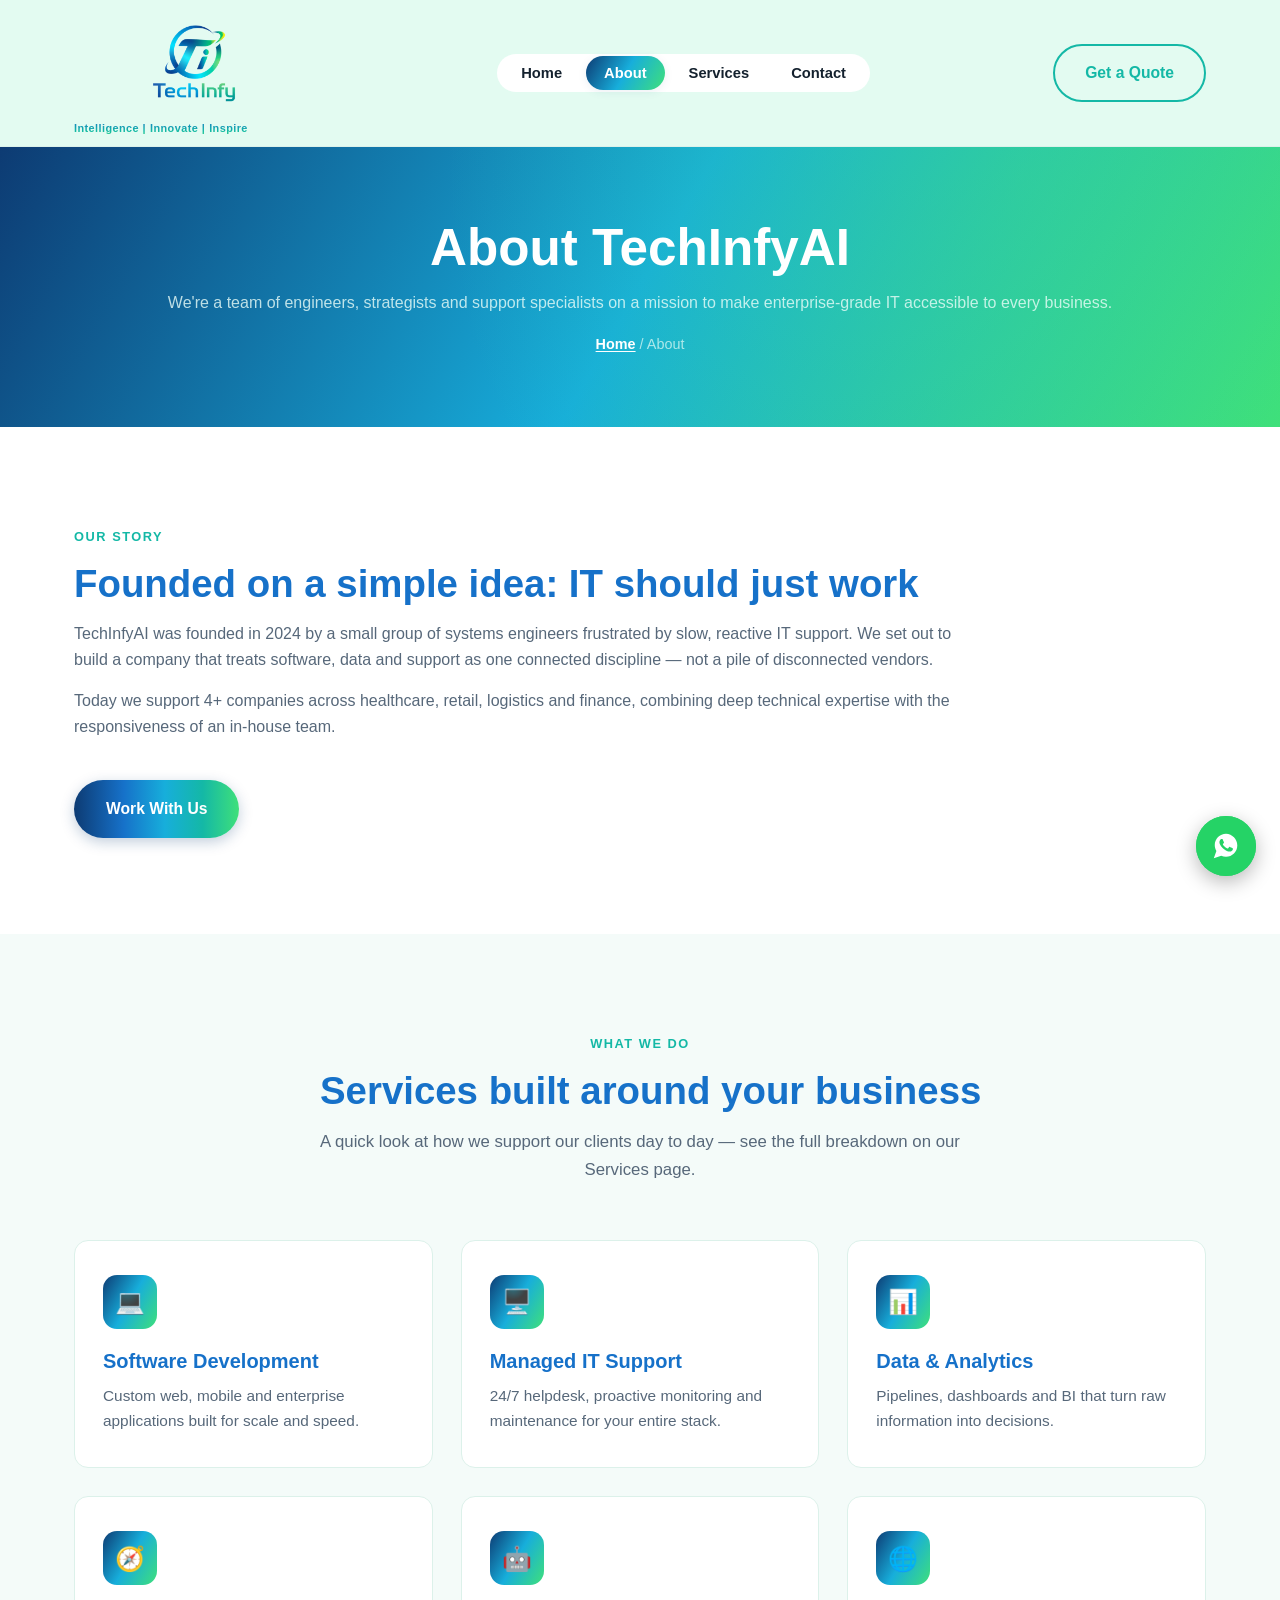
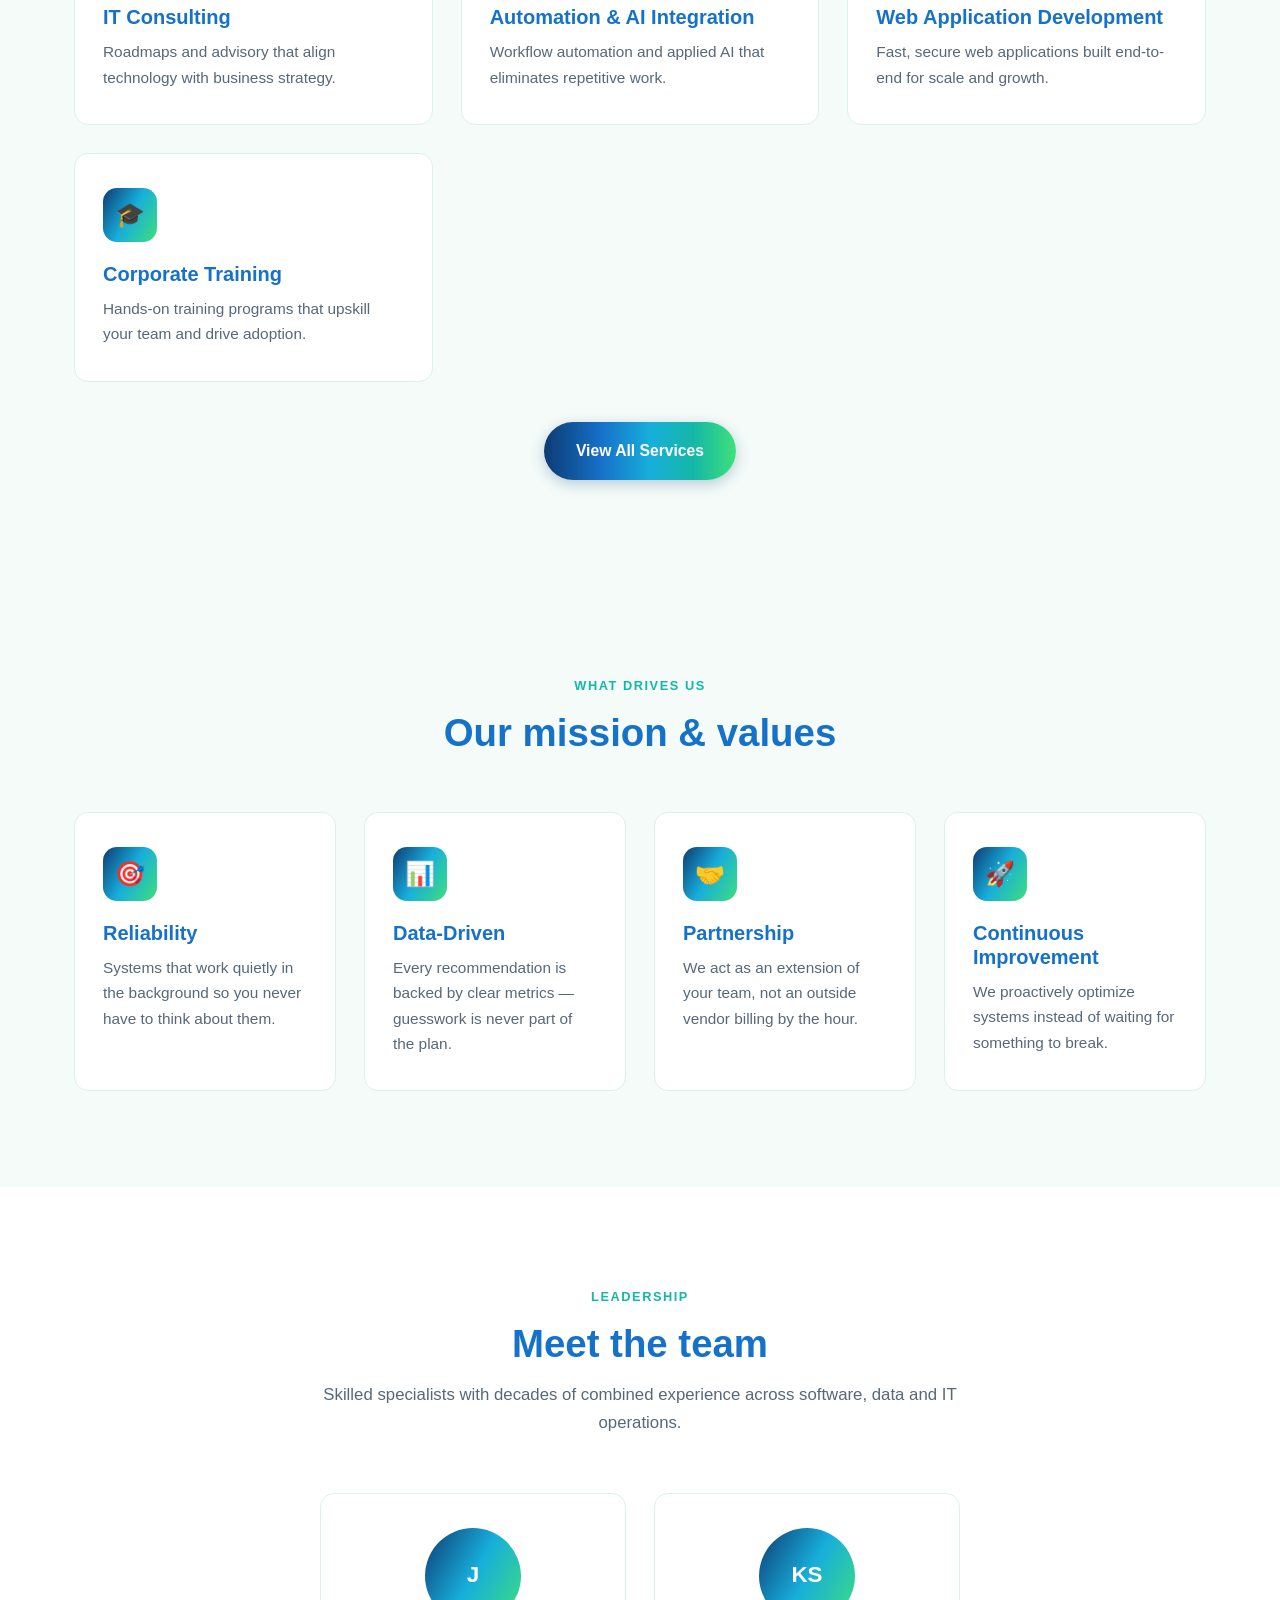
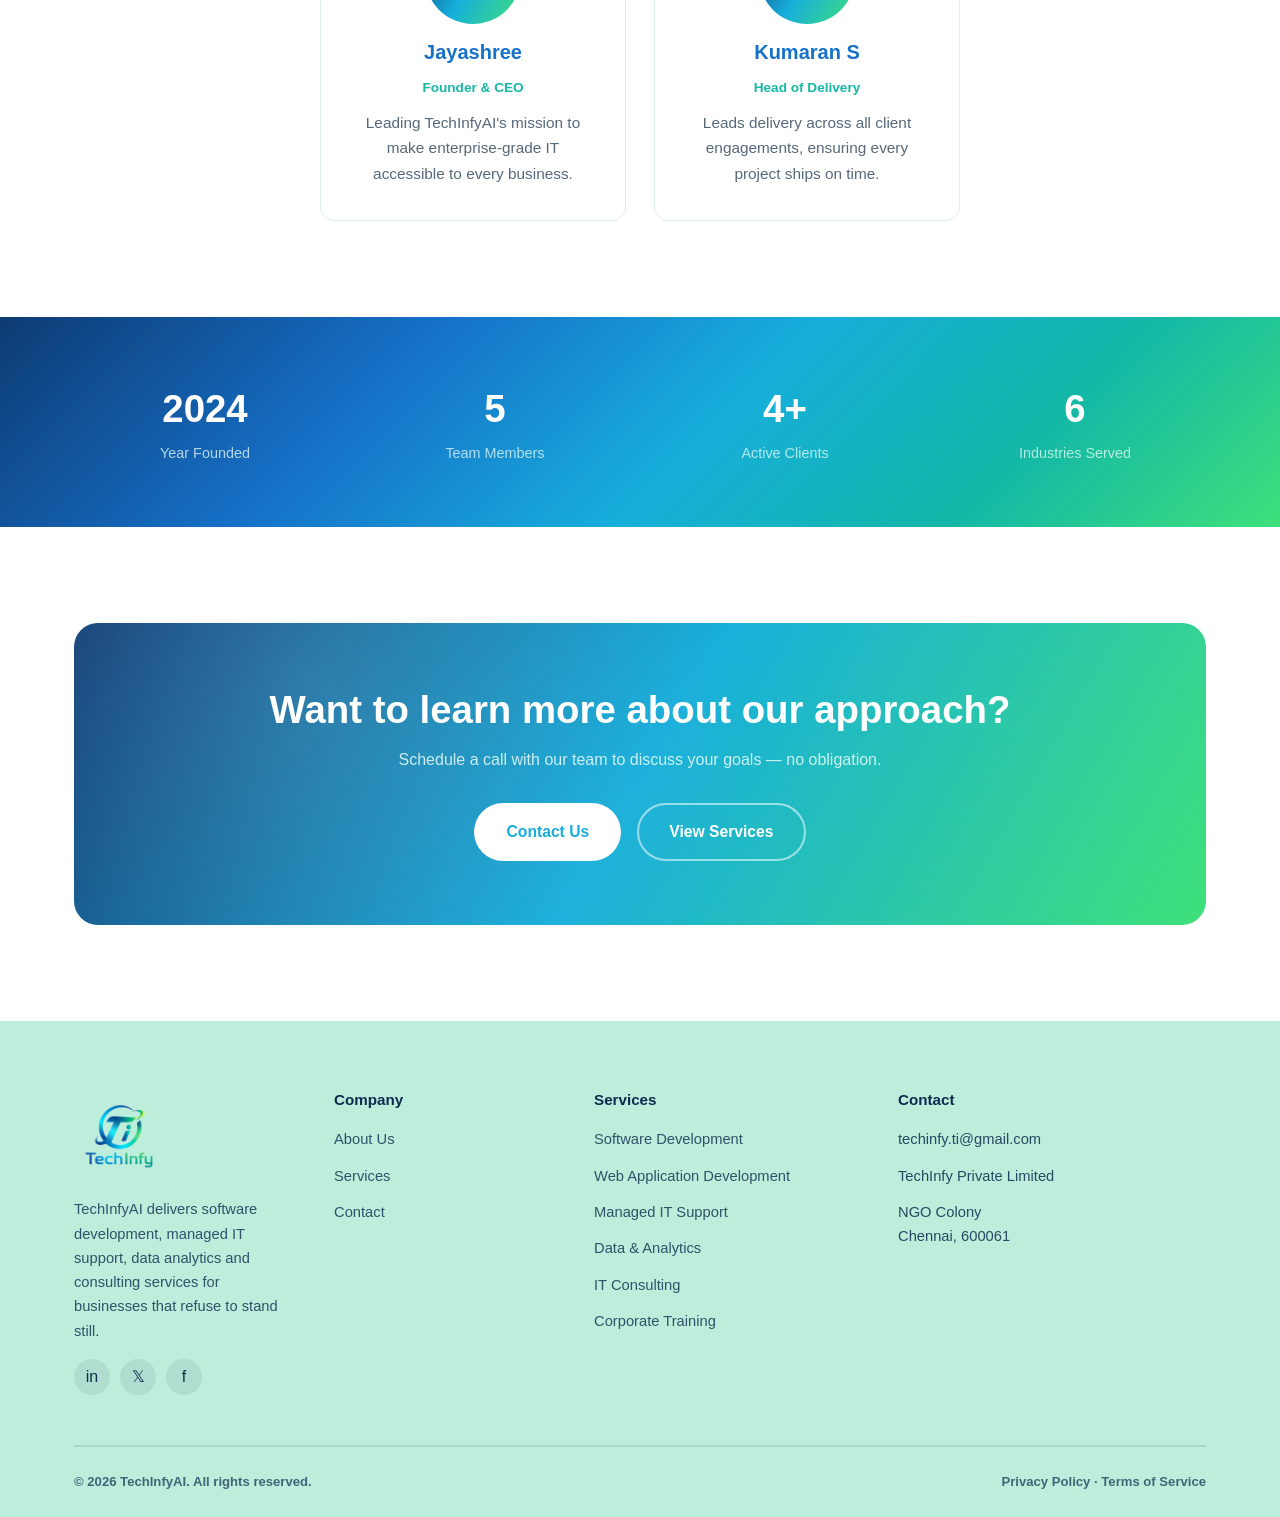
==== about.html @ a32bc8ec "commit" ====
<!DOCTYPE html>
<html lang="en">
<head>
<meta charset="UTF-8">
<meta name="viewport" content="width=device-width, initial-scale=1.0">
<title>About Us | TechInfyAI</title>
<meta name="description" content="Learn about TechInfyAI's mission, values and the team building reliable IT solutions for growing businesses.">
<link rel="icon" type="image/png" href="assets/favicon.png">
<link rel="stylesheet" href="css/style.css?v=51">
</head>
<body>

<header class="site-header">
  <nav class="nav">
    <a href="index.html" class="brand">
      <img src="assets/logo.png" alt="TechInfyAI logo">
      <div class="tagline-viewport">
        <span class="brand-tagline"><span class="tag-word-1">Intelligence |</span><span class="tag-word-2">Innovate |</span><span class="tag-word-3">Inspire</span></span>
      </div>
    </a>
    <ul class="nav-links">
      <li><a href="index.html">Home</a></li>
      <li><a href="about.html">About</a></li>
      <li><a href="services.html">Services</a></li>
      <li><a href="contact.html">Contact</a></li>
    </ul>
    <div class="nav-cta">
      <a href="contact.html" class="btn btn-outline">Get a Quote</a>
      <button class="nav-toggle" aria-label="Toggle menu"><span></span><span></span><span></span></button>
    </div>
  </nav>
</header>

<section class="page-hero">
  <div class="container">
    <h1>About TechInfyAI</h1>
    <p>We're a team of engineers, strategists and support specialists on a mission to make enterprise-grade IT accessible to every business.</p>
    <div class="breadcrumb"><a href="index.html">Home</a> / About</div>
  </div>
</section>

<section>
  <div class="container">
    <span class="eyebrow">Our Story</span>
    <h2 class="nowrap-heading">Founded on a simple idea: IT should just work</h2>
    <p style="color:var(--text-muted); margin-top:14px; max-width:900px;">TechInfyAI was founded in 2024 by a small group of systems engineers frustrated by slow, reactive IT support. We set out to build a company that treats software, data and support as one connected discipline — not a pile of disconnected vendors.</p>
    <p style="color:var(--text-muted); margin-top:14px; max-width:900px;">Today we support 4+ companies across healthcare, retail, logistics and finance, combining deep technical expertise with the responsiveness of an in-house team.</p>
    <a href="contact.html" class="btn btn-primary mt-40">Work With Us</a>
  </div>
</section>

<section class="bg-alt">
  <div class="container">
    <div class="section-head">
      <span class="eyebrow">What We Do</span>
      <h2 class="nowrap-heading">Services built around your business</h2>
      <p>A quick look at how we support our clients day to day — see the full breakdown on our Services page.</p>
    </div>
    <div class="grid grid-3">
      <div class="card">
        <div class="card-icon">💻</div>
        <h3>Software Development</h3>
        <p>Custom web, mobile and enterprise applications built for scale and speed.</p>
      </div>
      <div class="card">
        <div class="card-icon">🖥️</div>
        <h3>Managed IT Support</h3>
        <p>24/7 helpdesk, proactive monitoring and maintenance for your entire stack.</p>
      </div>
      <div class="card">
        <div class="card-icon">📊</div>
        <h3>Data & Analytics</h3>
        <p>Pipelines, dashboards and BI that turn raw information into decisions.</p>
      </div>
      <div class="card">
        <div class="card-icon">🧭</div>
        <h3>IT Consulting</h3>
        <p>Roadmaps and advisory that align technology with business strategy.</p>
      </div>
      <div class="card">
        <div class="card-icon">🤖</div>
        <h3>Automation & AI Integration</h3>
        <p>Workflow automation and applied AI that eliminates repetitive work.</p>
      </div>
      <div class="card">
        <div class="card-icon">🌐</div>
        <h3>Web Application Development</h3>
        <p>Fast, secure web applications built end-to-end for scale and growth.</p>
      </div>
      <div class="card">
        <div class="card-icon">🎓</div>
        <h3>Corporate Training</h3>
        <p>Hands-on training programs that upskill your team and drive adoption.</p>
      </div>
    </div>
    <div class="text-center mt-40">
      <a href="services.html" class="btn btn-primary">View All Services</a>
    </div>
  </div>
</section>

<section class="bg-alt">
  <div class="container">
    <div class="section-head">
      <span class="eyebrow">What Drives Us</span>
      <h2>Our mission & values</h2>
    </div>
    <div class="grid grid-4">
      <div class="card">
        <div class="card-icon">🎯</div>
        <h3>Reliability</h3>
        <p>Systems that work quietly in the background so you never have to think about them.</p>
      </div>
      <div class="card">
        <div class="card-icon">📊</div>
        <h3>Data-Driven</h3>
        <p>Every recommendation is backed by clear metrics — guesswork is never part of the plan.</p>
      </div>
      <div class="card">
        <div class="card-icon">🤝</div>
        <h3>Partnership</h3>
        <p>We act as an extension of your team, not an outside vendor billing by the hour.</p>
      </div>
      <div class="card">
        <div class="card-icon">🚀</div>
        <h3>Continuous Improvement</h3>
        <p>We proactively optimize systems instead of waiting for something to break.</p>
      </div>
    </div>
  </div>
</section>

<section>
  <div class="container">
    <div class="section-head">
      <span class="eyebrow">Leadership</span>
      <h2>Meet the team</h2>
      <p>Skilled specialists with decades of combined experience across software, data and IT operations.</p>
    </div>
    <div class="grid grid-2" style="max-width:640px; margin:0 auto;">
      <div class="card team-card">
        <div class="team-avatar">J</div>
        <h3>Jayashree</h3>
        <span class="role">Founder & CEO</span>
        <p style="margin-top:10px;">Leading TechInfyAI's mission to make enterprise-grade IT accessible to every business.</p>
      </div>
      <div class="card team-card">
        <div class="team-avatar">KS</div>
        <h3>Kumaran S</h3>
        <span class="role">Head of Delivery</span>
        <p style="margin-top:10px;">Leads delivery across all client engagements, ensuring every project ships on time.</p>
      </div>
    </div>
  </div>
</section>

<section class="stats-band">
  <div class="container grid grid-4">
    <div><strong>2024</strong><span>Year Founded</span></div>
    <div><strong>5</strong><span>Team Members</span></div>
    <div><strong>4+</strong><span>Active Clients</span></div>
    <div><strong>6</strong><span>Industries Served</span></div>
  </div>
</section>

<section>
  <div class="cta-band">
    <h2 class="nowrap-heading">Want to learn more about our approach?</h2>
    <p>Schedule a call with our team to discuss your goals — no obligation.</p>
    <div class="cta-actions">
      <a href="contact.html" class="btn btn-light">Contact Us</a>
      <a href="services.html" class="btn btn-ghost-light">View Services</a>
    </div>
  </div>
</section>

<footer class="site-footer">
  <div class="container">
    <div class="footer-grid">
      <div class="footer-brand">
        <img src="assets/logo.png" alt="TechInfyAI logo">
        <p>TechInfyAI delivers software development, managed IT support, data analytics and consulting services for businesses that refuse to stand still.</p>
        <div class="footer-social">
          <a href="#" aria-label="LinkedIn">in</a>
          <a href="#" aria-label="Twitter">𝕏</a>
          <a href="#" aria-label="Facebook">f</a>
        </div>
      </div>
      <div class="footer-col">
        <h4>Company</h4>
        <ul>
          <li><a href="about.html">About Us</a></li>
          <li><a href="services.html">Services</a></li>
          <li><a href="contact.html">Contact</a></li>
        </ul>
      </div>
      <div class="footer-col">
        <h4>Services</h4>
        <ul>
          <li><a href="services.html">Software Development</a></li>
          <li><a href="services.html">Web Application Development</a></li>
          <li><a href="services.html">Managed IT Support</a></li>
          <li><a href="services.html">Data & Analytics</a></li>
          <li><a href="services.html">IT Consulting</a></li>
          <li><a href="services.html">Corporate Training</a></li>
        </ul>
      </div>
      <div class="footer-col">
        <h4>Contact</h4>
        <ul>
          <li>techinfy.ti@gmail.com</li>
          <li>TechInfy Private Limited</li>
          <li>NGO Colony<br>Chennai, 600061</li>
        </ul>
      </div>
    </div>
    <div class="footer-bottom">
      <span>© 2026 TechInfyAI. All rights reserved.</span>
      <span><a href="#">Privacy Policy</a> · <a href="#">Terms of Service</a></span>
    </div>
  </div>
</footer>

<a href="https://web.whatsapp.com/send?phone=917904365470&amp;text=Hello%20TechInfyAI%2C%20I%27d%20like%20to%20know%20more%20about%20your%20services." class="whatsapp-float" target="_blank" rel="noopener" aria-label="Chat on WhatsApp">
  <svg viewBox="0 0 32 32" xmlns="http://www.w3.org/2000/svg">
    <path d="M16.02 3C9.4 3 4 8.4 4 15.02c0 2.22.6 4.36 1.74 6.24L3 29l7.9-2.68a12.9 12.9 0 0 0 5.12 1.05h.01c6.62 0 12.02-5.4 12.02-12.02C28.05 8.72 22.65 3.32 16.02 3zm7.03 17.2c-.3.84-1.72 1.6-2.4 1.7-.6.1-1.38.14-2.22-.14-.5-.16-1.16-.38-2-.74-3.52-1.52-5.82-5.06-6-5.3-.18-.24-1.44-1.92-1.44-3.66 0-1.74.9-2.6 1.24-2.96.32-.36.72-.44.96-.44h.68c.22 0 .5-.02.78.6.3.7 1.02 2.42 1.1 2.6.08.18.14.4.02.64-.12.24-.18.4-.36.6-.18.22-.38.48-.54.64-.18.18-.36.38-.16.74.2.36.9 1.5 1.94 2.44 1.34 1.2 2.46 1.58 2.82 1.76.36.18.58.16.8-.08.22-.24.92-1.06 1.16-1.42.24-.36.48-.3.8-.18.32.12 2.04.96 2.4 1.14.36.18.6.26.68.42.1.16.1.9-.2 1.74z"/>
  </svg>
</a>

<script src="js/script.js?v=51"></script>
</body>
</html>
---- css/style.css ----
/* ==========================================================================
   TechInfyAI — Shared Stylesheet
   Palette sampled from the new circular Ti-mark logo gradient:
   deep blue #0D3B73 -> blue #1671C9 -> cyan #17AEDB -> teal #14B8A6 -> green #3FE07A
   ========================================================================== */

:root {
  --blue-dark: #0d3b73;
  --blue: #1671c9;
  --cyan: #17aedb;
  --teal: #14b8a6;
  --green-bright: #3fe07a;
  --mint-soft: #e3fbf1;

  --gradient-brand: linear-gradient(135deg, var(--blue-dark) 0%, var(--blue) 30%, var(--cyan) 55%, var(--teal) 78%, var(--green-bright) 100%);
  --gradient-brand-diag: linear-gradient(120deg, var(--blue-dark) 0%, var(--cyan) 50%, var(--green-bright) 100%);
  --gradient-text: linear-gradient(180deg, var(--blue) 0%, var(--teal) 60%, var(--green-bright) 100%);

  --bg: #ffffff;
  --bg-alt: #f4fbf9;
  --bg-dark: var(--blue-dark);
  --text: #14212e;
  --text-muted: #57687a;
  --text-on-dark: #eafdf7;
  --border: #dcf1ea;

  --radius: 14px;
  --shadow-sm: 0 2px 10px rgba(13, 59, 115, 0.08);
  --shadow-md: 0 8px 30px rgba(22, 113, 201, 0.15);
  --shadow-lg: 0 20px 60px rgba(13, 59, 115, 0.25);

  --container: 1180px;
  --font: 'Segoe UI', -apple-system, BlinkMacSystemFont, Roboto, Helvetica, Arial, sans-serif;
}

* { margin: 0; padding: 0; box-sizing: border-box; }

html { scroll-behavior: smooth; }

body {
  font-family: var(--font);
  color: var(--text);
  background: var(--bg);
  line-height: 1.65;
  overflow-x: hidden;
}

img { max-width: 100%; display: block; }

a { color: inherit; text-decoration: none; }

ul { list-style: none; }

.container {
  width: 100%;
  max-width: var(--container);
  margin: 0 auto;
  padding: 0 24px;
}

section { padding: 96px 0; }

h1, h2, h3, h4 { line-height: 1.2; font-weight: 700; color: var(--blue); }

h1 { font-size: clamp(2.2rem, 4vw, 3.4rem); }
h2 { font-size: clamp(1.8rem, 3vw, 2.5rem); }
h3 { font-size: 1.25rem; }

.eyebrow {
  display: inline-block;
  font-size: 0.8rem;
  font-weight: 700;
  letter-spacing: 0.12em;
  text-transform: uppercase;
  color: var(--teal);
  margin-bottom: 14px;
}

.gradient-text {
  background: var(--gradient-text);
  -webkit-background-clip: text;
  background-clip: text;
  color: transparent;
}

.section-head {
  max-width: 640px;
  margin: 0 auto 56px;
  text-align: center;
}

.section-head p { color: var(--text-muted); margin-top: 14px; font-size: 1.05rem; }

/* Buttons */
.btn {
  display: inline-flex;
  align-items: center;
  justify-content: center;
  gap: 8px;
  padding: 14px 30px;
  border-radius: 999px;
  font-weight: 600;
  font-size: 0.98rem;
  cursor: pointer;
  border: 2px solid transparent;
  transition: transform 0.2s ease, box-shadow 0.2s ease, background 0.2s ease, color 0.2s ease;
  white-space: nowrap;
}

.btn-primary {
  background: linear-gradient(90deg, var(--blue-dark) 0%, var(--blue) 30%, var(--cyan) 55%, var(--teal) 78%, var(--green-bright) 100%);
  color: #fff;
  border: none;
  padding: 16px 32px;
  box-shadow: 0 4px 14px rgba(13, 59, 115, 0.25);
}
.btn-primary:hover { transform: translateY(-2px); box-shadow: 0 8px 20px rgba(13, 59, 115, 0.3); }

.btn-outline {
  background: transparent;
  border-color: var(--teal);
  color: var(--teal);
}
.btn-outline:hover { background: var(--teal); color: #fff; transform: translateY(-2px); }

.btn-light {
  background: #fff;
  color: var(--cyan);
  border: none;
  padding: 16px 32px;
}
.btn-light:hover { transform: translateY(-2px); box-shadow: 0 14px 40px rgba(0,0,0,0.2); }

.btn-ghost-light {
  background: transparent;
  border-color: rgba(255,255,255,0.55);
  color: #fff;
}
.btn-ghost-light:hover { background: rgba(255,255,255,0.15); border-color: #fff; }

/* ---------------- Header ---------------- */
.site-header {
  position: sticky;
  top: 0;
  z-index: 100;
  background: var(--mint-soft);
  border-bottom: 1px solid var(--border);
}

.nav {
  display: flex;
  align-items: center;
  justify-content: space-between;
  padding: 8px 24px;
  max-width: var(--container);
  margin: 0 auto;
}

.brand {
  display: flex;
  flex-direction: column;
  align-items: center;
  gap: 2px;
}

.brand img { height: 110px; width: auto; }

.tagline-viewport {
  width: 240px;
  height: 18px;
  overflow: hidden;
  position: relative;
}

.brand-tagline {
  display: flex;
  gap: 4px;
  font-size: 0.68rem;
  font-weight: 900;
  letter-spacing: 0.04em;
  white-space: nowrap;
  position: absolute;
  left: 0;
  top: 0;
  animation: tagMove 16s linear infinite;
}
.brand-tagline .tag-word-1,
.brand-tagline .tag-word-2,
.brand-tagline .tag-word-3 {
  background: var(--gradient-text);
  -webkit-background-clip: text;
  background-clip: text;
  color: transparent;
}
@keyframes tagMove {
  0% { transform: translateX(240px); }
  100% { transform: translateX(-100%); }
}

.nav-links {
  display: flex;
  gap: 6px;
  align-items: center;
  background: #fff;
  border-radius: 999px;
  padding: 6px;
}

.nav-links a {
  font-weight: 600;
  font-size: 0.92rem;
  color: var(--text);
  position: relative;
  padding: 9px 18px;
  border-radius: 999px;
  transition: color 0.25s ease, background 0.25s ease, box-shadow 0.25s ease;
}

.nav-links a:hover { color: var(--teal); background: rgba(23,174,219, 0.1); }

.nav-links a.active {
  color: #fff;
  background: var(--gradient-brand-diag);
  box-shadow: var(--shadow-sm);
}
.nav-links a.active:hover { color: #fff; background: var(--gradient-brand-diag); }

.nav-cta { display: flex; align-items: center; gap: 18px; }


.nav-toggle {
  display: none;
  flex-direction: column;
  gap: 5px;
  background: none;
  border: none;
  cursor: pointer;
  padding: 6px;
}
.nav-toggle span { width: 24px; height: 2px; background: var(--blue); border-radius: 2px; }

/* ---------------- Hero ---------------- */
.hero {
  position: relative;
  background: var(--gradient-brand-diag);
  color: var(--text-on-dark);
  padding: 70px 0 60px;
  overflow: hidden;
}

.hero::before {
  content: '';
  position: absolute;
  inset: 0;
  background: radial-gradient(circle at 92% 10%, rgba(63,224,122, 0.3), transparent 40%),
              radial-gradient(circle at -5% 105%, rgba(23,174,219, 0.3), transparent 35%);
  pointer-events: none;
}

.hero .container {
  position: relative;
  z-index: 1;
  display: grid;
  grid-template-columns: minmax(0, 1.3fr) minmax(0, 0.7fr);
  gap: 48px;
  align-items: center;
}

.hero-page {
  padding: 90px 0 80px;
  text-align: center;
}
.hero-page .container { display: block; }
.hero-page h1 { color: #fff; }
.hero-page p { color: rgba(234,253,247,0.85); max-width: 640px; margin: 18px auto 0; font-size: 1.1rem; }

.hero h1 { color: #fff; font-size: clamp(1.5rem, 2.1vw, 2.1rem); }
.hero .eyebrow { color: var(--green-bright); }
.hero p.lead {
  color: rgba(234,253,247, 0.85);
  font-size: 1.1rem;
  margin: 20px 0 30px;
}

.hero-actions { display: flex; gap: 16px; flex-wrap: wrap; }

.hero-stats {
  display: flex;
  gap: 36px;
  margin-top: 46px;
  flex-wrap: wrap;
}
.hero-stats div strong { display: block; font-size: 1.6rem; color: #fff; }
.hero-stats div span { font-size: 0.85rem; color: rgba(234,253,247,0.7); }

.hero-visual {
  position: relative;
  display: flex;
  align-items: center;
  justify-content: center;
}

.hero-panel {
  background: rgba(255,255,255,0.08);
  border: 1px solid rgba(255,255,255,0.18);
  border-radius: var(--radius);
  padding: 28px;
  backdrop-filter: blur(6px);
  box-shadow: var(--shadow-lg);
  width: 100%;
  max-width: 380px;
}

.hero-panel .row {
  display: flex;
  align-items: center;
  gap: 14px;
  padding: 14px 0;
  border-bottom: 1px solid rgba(255,255,255,0.12);
}
.hero-panel .row:last-child { border-bottom: none; }
.hero-panel .icon-badge { width: 40px; height: 40px; border-radius: 10px; background: var(--gradient-brand-diag); display: flex; align-items: center; justify-content: center; font-size: 1.1rem; flex-shrink: 0; }
.hero-panel .row strong { display: block; font-size: 0.95rem; color: #fff; }
.hero-panel .row span { font-size: 0.8rem; color: rgba(234,253,247,0.65); }

/* ---------------- Breadcrumb / page hero small ---------------- */
.page-hero {
  background: var(--gradient-brand-diag);
  color: #fff;
  padding: 70px 0;
  text-align: center;
  position: relative;
  overflow: hidden;
}
.page-hero::before {
  content: '';
  position: absolute;
  inset: 0;
  background: radial-gradient(circle at 80% 10%, rgba(63,224,122,0.3), transparent 55%);
}
.page-hero .container { position: relative; z-index: 1; }
.page-hero h1 { color: #fff; }
.page-hero p { color: rgba(234,253,247,0.8); margin-top: 12px; }
.breadcrumb { margin-top: 16px; font-size: 0.9rem; color: rgba(234,253,247,0.7); }
.breadcrumb a { color: #fff; font-weight: 700; text-decoration: underline; text-underline-offset: 2px; }
.breadcrumb a:hover { color: rgba(255,255,255,0.8); }

/* ---------------- Logo strip ---------------- */
.strip {
  padding: 40px 0;
  border-bottom: 1px solid var(--border);
}
.strip-inner {
  display: flex;
  justify-content: space-between;
  align-items: center;
  flex-wrap: wrap;
  gap: 24px;
  color: var(--text-muted);
  font-weight: 700;
  letter-spacing: 0.04em;
  opacity: 0.75;
}

/* ---------------- Cards / Grids ---------------- */
.grid {
  display: grid;
  gap: 28px;
}
.grid-3 { grid-template-columns: repeat(3, 1fr); }
.grid-4 { grid-template-columns: repeat(4, 1fr); }
.grid-2 { grid-template-columns: repeat(2, 1fr); }

.card {
  background: var(--bg);
  border: 1px solid var(--border);
  border-radius: var(--radius);
  padding: 34px 28px;
  transition: transform 0.25s ease, box-shadow 0.25s ease, border-color 0.25s ease;
  position: relative;
}
.card:hover {
  transform: translateY(-6px);
  box-shadow: var(--shadow-md);
  border-color: transparent;
}

.card-icon {
  width: 54px;
  height: 54px;
  border-radius: 14px;
  background: var(--gradient-brand-diag);
  display: flex;
  align-items: center;
  justify-content: center;
  font-size: 1.5rem;
  margin-bottom: 20px;
  color: #fff;
}

.card h3 { margin-bottom: 10px; }
.card p { color: var(--text-muted); font-size: 0.96rem; }
.card .learn-more { display: inline-block; margin-top: 16px; font-weight: 700; font-size: 0.88rem; color: var(--teal); }

.bg-alt { background: var(--bg-alt); }

/* ---------------- Process / Steps ---------------- */
.steps {
  display: grid;
  grid-template-columns: repeat(4, 1fr);
  gap: 24px;
  counter-reset: step;
}
.step {
  position: relative;
  padding: 30px 24px 24px;
  background: #fff;
  border: 1px solid var(--border);
  border-radius: var(--radius);
}
.step::before {
  counter-increment: step;
  content: counter(step);
  position: absolute;
  top: -18px;
  left: 24px;
  width: 36px;
  height: 36px;
  border-radius: 50%;
  background: var(--gradient-brand-diag);
  color: #fff;
  display: flex;
  align-items: center;
  justify-content: center;
  font-weight: 700;
  box-shadow: var(--shadow-sm);
}
.step h3 { margin-top: 8px; }
.step p { color: var(--text-muted); font-size: 0.92rem; margin-top: 8px; }
.step.step-check::before { content: '✓'; counter-increment: none; }
.step.step-check h3 { margin-top: 8px; margin-bottom: 0; }

/* ---------------- AI Slider ---------------- */
.ai-slider {
  position: relative;
  max-width: 980px;
  margin: 0 auto;
  padding: 0 64px;
}
.ai-slide {
  display: none;
  grid-template-columns: 0.9fr 1.1fr;
  gap: 48px;
  align-items: center;
}
.ai-slide.active { display: grid; opacity: 1; }
.ai-slide-visual {
  aspect-ratio: 1 / 0.85;
  border-radius: var(--radius);
  background: var(--gradient-brand-diag);
  display: flex;
  align-items: center;
  justify-content: center;
  box-shadow: var(--shadow-lg);
  position: relative;
  overflow: hidden;
}
.ai-slide-visual::after {
  content: '';
  position: absolute;
  inset: 0;
  background: radial-gradient(circle at 25% 20%, rgba(255,255,255,0.18), transparent 60%);
}
.ai-slide-visual span { font-size: 5rem; position: relative; z-index: 1; }
.ai-slide-text h3 { margin-top: 6px; }
.ai-slide-text p { color: var(--text-muted); margin-top: 14px; }
.ai-slider-arrow {
  position: absolute;
  top: 40%;
  transform: translateY(-50%);
  width: 44px;
  height: 44px;
  border-radius: 50%;
  border: 1px solid var(--border);
  background: #fff;
  color: var(--teal);
  font-size: 1.5rem;
  line-height: 1;
  cursor: pointer;
  display: flex;
  align-items: center;
  justify-content: center;
  box-shadow: var(--shadow-sm);
  transition: background 0.2s ease, color 0.2s ease;
}
.ai-slider-arrow:hover { background: var(--gradient-brand-diag); color: #fff; }
.ai-slider-arrow.prev { left: 0; }
.ai-slider-arrow.next { right: 0; }
.ai-slider-dots {
  display: flex;
  justify-content: center;
  gap: 10px;
  margin-top: 36px;
}
.ai-slider-dots .dot {
  width: 10px;
  height: 10px;
  border-radius: 50%;
  border: none;
  background: var(--border);
  cursor: pointer;
  padding: 0;
}
.ai-slider-dots .dot.active { background: var(--teal); }

/* AI slider inside hero panel (compact, dark theme) */
.ai-hero-panel {
  width: 100%;
  max-width: 420px;
  padding: 20px 24px;
  background: rgba(9, 30, 56, 0.6);
  border-color: rgba(255,255,255,0.22);
}
.ai-hero-panel > .eyebrow { color: #fff; font-weight: 800; }
.ai-hero-panel .ai-slider { max-width: none; padding: 0 30px; margin-top: 8px; }
.ai-hero-panel .ai-slide { grid-template-columns: 1fr; text-align: center; gap: 6px; }
.ai-hero-panel .ai-slide-visual {
  aspect-ratio: auto;
  width: 108px;
  height: 108px;
  margin: 0 auto;
  border-radius: 20px;
  background: rgba(255,255,255,0.12);
  box-shadow: none;
  position: relative;
  overflow: visible;
}
.ai-hero-panel .ai-slide-visual::before {
  content: '';
  position: absolute;
  inset: -14px;
  border-radius: 32px;
  background: radial-gradient(circle, rgba(255,255,255,0.35), transparent 70%);
  animation: aiPulseGlow 2.4s ease-in-out infinite;
}
.ai-hero-panel .ai-slide-visual span {
  font-size: 3.4rem;
  position: relative;
  z-index: 1;
  display: inline-block;
  animation: aiFloat 2.8s ease-in-out infinite;
}
.ai-hero-panel .ai-slide-visual svg {
  width: 60px;
  height: 60px;
  position: relative;
  z-index: 1;
  animation: aiFloat 2.8s ease-in-out infinite;
}
@keyframes aiFloat {
  0%, 100% { transform: translateY(0) scale(1); }
  50% { transform: translateY(-6px) scale(1.06); }
}
@keyframes aiPulseGlow {
  0%, 100% { opacity: 0.35; transform: scale(0.92); }
  50% { opacity: 0.75; transform: scale(1.08); }
}
.ai-hero-panel .ai-slide-text h3 { color: #fff; font-size: 1rem; }
.ai-hero-panel .ai-slide-text p { color: rgba(255,255,255,0.92); font-size: 0.82rem; margin-top: 4px; line-height: 1.4; }
.ai-hero-panel .ai-slider-arrow {
  background: rgba(255,255,255,0.12);
  border-color: rgba(255,255,255,0.25);
  color: #fff;
  width: 30px;
  height: 30px;
  font-size: 1rem;
}
.ai-hero-panel .ai-slider-arrow:hover { background: rgba(255,255,255,0.3); color: #fff; }
.ai-hero-panel .ai-slider-dots { margin-top: 10px; }
.ai-hero-panel .ai-slider-dots .dot { background: rgba(255,255,255,0.25); }
.ai-hero-panel .ai-slider-dots .dot.active { background: var(--green-bright); }

/* ---------------- About / Split ---------------- */
.split {
  display: grid;
  grid-template-columns: 1fr 1fr;
  gap: 60px;
  align-items: center;
}
.split img,
.split .visual-block { border-radius: var(--radius); }

.visual-block {
  background: var(--gradient-brand-diag);
  aspect-ratio: 4/3.2;
  display: flex;
  align-items: center;
  justify-content: center;
  position: relative;
  overflow: hidden;
  box-shadow: var(--shadow-lg);
}
.visual-block::after {
  content: '';
  position: absolute;
  inset: 0;
  background: radial-gradient(circle at 30% 20%, rgba(255,255,255,0.15), transparent 60%);
}
.visual-block img { width: 55%; filter: drop-shadow(0 10px 30px rgba(0,0,0,0.35)); position: relative; z-index: 1; }

.value-list { display: grid; gap: 18px; margin-top: 24px; }
.value-list li { display: flex; gap: 14px; align-items: flex-start; }
.value-list .check {
  flex-shrink: 0;
  width: 26px; height: 26px;
  border-radius: 50%;
  background: var(--gradient-brand-diag);
  color: #fff;
  font-size: 0.8rem;
  display: flex; align-items: center; justify-content: center;
  margin-top: 2px;
}

/* ---------------- Team ---------------- */
.team-card { text-align: center; }
.team-avatar {
  width: 96px; height: 96px;
  border-radius: 50%;
  margin: 0 auto 16px;
  background: var(--gradient-brand-diag);
  display: flex; align-items: center; justify-content: center;
  color: #fff; font-weight: 700; font-size: 1.4rem;
}
.team-card span.role { color: var(--teal); font-size: 0.85rem; font-weight: 700; }

/* ---------------- Stats band ---------------- */
.stats-band {
  background: var(--gradient-brand);
  color: #fff;
  padding: 60px 0;
}
.stats-band .grid-4 { text-align: center; }
.stats-band strong { display: block; font-size: 2.4rem; }
.stats-band span { font-size: 0.9rem; color: rgba(234,253,247,0.75); }

/* ---------------- Testimonials ---------------- */
.testimonial {
  background: var(--bg-alt);
  border-radius: var(--radius);
  padding: 32px;
  border: 1px solid var(--border);
}
.testimonial .stars { color: var(--green-bright); margin-bottom: 14px; letter-spacing: 3px; }
.testimonial p.quote { font-size: 1.02rem; color: var(--text); margin-bottom: 20px; }
.testimonial .person { display: flex; align-items: center; gap: 12px; }
.testimonial .avatar {
  width: 44px; height: 44px; border-radius: 50%;
  background: var(--gradient-brand-diag);
  color: #fff; display: flex; align-items: center; justify-content: center; font-weight: 700;
}
.testimonial .person strong { display: block; font-size: 0.92rem; }
.testimonial .person span { font-size: 0.8rem; color: var(--text-muted); }

/* ---------------- Pricing ---------------- */
.pricing-card {
  border: 1px solid var(--border);
  border-radius: var(--radius);
  padding: 36px 30px;
  text-align: center;
  position: relative;
  background: #fff;
}
.pricing-card.featured {
  background: var(--gradient-brand-diag);
  color: #fff;
  transform: scale(1.04);
  box-shadow: var(--shadow-lg);
  border: none;
}
.pricing-card.featured .price, .pricing-card.featured h3 { color: #fff; }
.pricing-card.featured .badge {
  position: absolute; top: -14px; left: 50%; transform: translateX(-50%);
  background: #fff; color: var(--teal); font-size: 0.75rem; font-weight: 700;
  padding: 6px 16px; border-radius: 999px;
}
.pricing-card .price { font-size: 2.4rem; font-weight: 800; color: var(--blue); margin: 14px 0 4px; }
.pricing-card .price span { font-size: 0.95rem; font-weight: 500; opacity: 0.7; }
.pricing-card ul { margin: 24px 0 30px; display: grid; gap: 12px; text-align: left; }
.pricing-card ul li { font-size: 0.92rem; display: flex; gap: 10px; }
.pricing-card.featured ul li { color: rgba(255,255,255,0.9); }
.pricing-card:not(.featured) ul li { color: var(--text-muted); }

/* ---------------- FAQ ---------------- */
.faq-item {
  border: 1px solid var(--border);
  border-radius: 12px;
  margin-bottom: 14px;
  overflow: hidden;
  background: #fff;
}
.faq-question {
  display: flex;
  align-items: center;
  justify-content: space-between;
  padding: 20px 24px;
  cursor: pointer;
  font-weight: 700;
  color: var(--blue);
}
.faq-question .plus { font-size: 1.3rem; color: var(--teal); transition: transform 0.25s ease; }
.faq-item.open .plus { transform: rotate(45deg); }
.faq-answer {
  max-height: 0;
  overflow: hidden;
  transition: max-height 0.3s ease, padding 0.3s ease;
  padding: 0 24px;
  color: var(--text-muted);
  font-size: 0.94rem;
}
.faq-item.open .faq-answer { max-height: 240px; padding: 0 24px 20px; }

/* ---------------- CTA band ---------------- */
.cta-band {
  background: var(--gradient-brand-diag);
  color: #fff;
  border-radius: 24px;
  padding: 64px 48px;
  text-align: center;
  position: relative;
  overflow: hidden;
  margin: 0 24px;
  max-width: calc(var(--container) - 48px);
  margin: 0 auto;
}
.cta-band::before {
  content: '';
  position: absolute; inset: 0;
  background: radial-gradient(circle at 20% 20%, rgba(255,255,255,0.12), transparent 50%);
}
.cta-band * { position: relative; z-index: 1; }
.cta-band h2 { color: #fff; }
.cta-band p { color: rgba(234,253,247,0.85); margin: 14px 0 30px; }
.cta-actions { display: flex; justify-content: center; gap: 16px; flex-wrap: wrap; }

/* ---------------- Contact ---------------- */
.contact-grid {
  display: grid;
  grid-template-columns: 0.9fr 1.1fr;
  gap: 48px;
  align-items: start;
}
.contact-info-card {
  background: var(--gradient-brand-diag);
  color: #fff;
  border-radius: var(--radius);
  padding: 40px 32px;
}
.contact-info-card h3 { color: #fff; margin-bottom: 8px; }
.contact-info-card p { color: rgba(234,253,247,0.8); margin-bottom: 28px; font-size: 0.95rem; }
.contact-row { display: flex; gap: 16px; align-items: flex-start; margin-bottom: 24px; }
.contact-row .icon-badge {
  width: 42px; height: 42px; border-radius: 10px;
  background: rgba(255,255,255,0.15);
  display: flex; align-items: center; justify-content: center;
  flex-shrink: 0; font-size: 1.1rem;
}
.contact-row strong { display: block; font-size: 0.92rem; }
.contact-row span, .contact-row a { font-size: 0.88rem; color: rgba(234,253,247,0.85); }
.social-row { display: flex; gap: 12px; margin-top: 20px; }
.social-row a {
  width: 38px; height: 38px; border-radius: 50%;
  background: rgba(255,255,255,0.15);
  display: flex; align-items: center; justify-content: center;
  font-size: 0.9rem; transition: background 0.2s ease;
}
.social-row a:hover { background: rgba(255,255,255,0.3); }

.form-card {
  background: #fff;
  border: 1px solid var(--border);
  border-radius: var(--radius);
  padding: 40px;
  box-shadow: var(--shadow-sm);
}
.form-row { display: grid; grid-template-columns: 1fr 1fr; gap: 20px; margin-bottom: 20px; }
.field { display: flex; flex-direction: column; gap: 8px; margin-bottom: 20px; }
.field label { font-size: 0.85rem; font-weight: 700; color: var(--blue); }
.field input, .field select, .field textarea {
  border: 1px solid var(--border);
  border-radius: 10px;
  padding: 13px 16px;
  font-size: 0.95rem;
  font-family: inherit;
  color: var(--text);
  background: var(--bg-alt);
  transition: border-color 0.2s ease, box-shadow 0.2s ease;
}
.field input:focus, .field select:focus, .field textarea:focus {
  outline: none;
  border-color: var(--teal);
  box-shadow: 0 0 0 3px rgba(23,174,219, 0.15);
}
.field textarea { resize: vertical; min-height: 130px; }
.form-note { margin-top: 16px; font-size: 0.82rem; color: var(--text-muted); }
.form-success {
  display: none;
  background: var(--mint-soft);
  color: var(--cyan);
  border-radius: 10px;
  padding: 16px 20px;
  font-size: 0.9rem;
  font-weight: 600;
  margin-bottom: 20px;
}
.form-success.show { display: block; }

.map-block {
  margin-top: 40px;
  border-radius: var(--radius);
  overflow: hidden;
  border: 1px solid var(--border);
  height: 320px;
}
.map-block iframe { width: 100%; height: 100%; border: 0; }

/* ---------------- Footer ---------------- */
.site-footer {
  background: #bdeedb;
  color: rgba(13, 43, 78, 0.85);
  padding: 70px 0 0;
}
.footer-grid {
  display: grid;
  grid-template-columns: 1fr 1fr 1.2fr 1.4fr;
  gap: 40px;
  padding-bottom: 50px;
  border-bottom: 1px solid rgba(13, 43, 78, 0.12);
}
.footer-brand img { height: 90px; margin-bottom: 16px; }
.footer-brand p { font-size: 0.92rem; font-weight: 500; max-width: 280px; color: rgba(13, 43, 78, 0.8); }
.footer-col h4 { color: #0d2b4e; font-size: 0.95rem; margin-bottom: 18px; }
.footer-col ul { display: grid; gap: 12px; font-size: 0.92rem; font-weight: 500; }
.footer-col a { font-size: 0.92rem; font-weight: 500; color: rgba(13, 43, 78, 0.8); transition: color 0.2s ease; }
.footer-col a:hover { color: var(--blue); }
.footer-social { display: flex; gap: 10px; margin-top: 16px; }
.footer-social a {
  width: 36px; height: 36px; border-radius: 50%;
  background: rgba(13, 43, 78, 0.08);
  color: #0d2b4e;
  display: flex; align-items: center; justify-content: center;
}
.footer-social a:hover { background: var(--teal); color: #fff; }
.footer-bottom {
  display: flex;
  justify-content: space-between;
  align-items: center;
  padding: 24px 0;
  font-size: 0.82rem;
  font-weight: 700;
  color: rgba(13, 43, 78, 0.7);
  flex-wrap: wrap;
  gap: 12px;
  border-top: 1px solid rgba(13, 43, 78, 0.1);
}
.footer-bottom a { color: rgba(13, 43, 78, 0.7); }
.footer-bottom a:hover { color: #0d2b4e; }

/* ---------------- WhatsApp Float Button ---------------- */
.whatsapp-float {
  position: fixed;
  bottom: 24px;
  right: 24px;
  width: 60px;
  height: 60px;
  background: #25d366;
  border-radius: 50%;
  display: flex;
  align-items: center;
  justify-content: center;
  box-shadow: 0 6px 20px rgba(0,0,0,0.28);
  z-index: 999;
  transition: transform 0.2s ease, box-shadow 0.2s ease;
}
.whatsapp-float::before {
  content: '';
  position: absolute;
  inset: 0;
  border-radius: 50%;
  background: #25d366;
  animation: waPulse 2.2s ease-out infinite;
  z-index: -1;
}
.whatsapp-float svg { width: 30px; height: 30px; fill: #fff; }
.whatsapp-float:hover { transform: scale(1.08); box-shadow: 0 8px 26px rgba(0,0,0,0.35); }
@keyframes waPulse {
  0% { transform: scale(1); opacity: 0.55; }
  100% { transform: scale(1.9); opacity: 0; }
}
@media (max-width: 720px) {
  .whatsapp-float { width: 52px; height: 52px; bottom: 18px; right: 18px; }
  .whatsapp-float svg { width: 26px; height: 26px; }
}

/* ---------------- Utility ---------------- */
.text-center { text-align: center; }
.mt-40 { margin-top: 40px; }

/* ---------------- Responsive ---------------- */
@media (max-width: 980px) {
  .grid-4 { grid-template-columns: repeat(2, 1fr); }
  .grid-3 { grid-template-columns: repeat(2, 1fr); }
  .steps { grid-template-columns: repeat(2, 1fr); }
  .hero .container { grid-template-columns: 1fr; }
  .hero-visual { order: -1; }
  .split { grid-template-columns: 1fr; }
  .split.reverse .visual-block { order: -1; }
  .contact-grid { grid-template-columns: 1fr; }
  .footer-grid { grid-template-columns: 1fr 1fr; }
  .ai-slide { grid-template-columns: 1fr; }
  .ai-slide-visual { max-width: 280px; margin: 0 auto; }
}

.nowrap-heading { white-space: nowrap; }

@media (max-width: 720px) {
  .nowrap-heading { white-space: normal; }
  section { padding: 64px 0; }
  .nav-links { position: fixed; top: 66px; left: 0; right: 0; background: #fff; border-radius: 0; flex-direction: column; padding: 24px; gap: 8px; box-shadow: var(--shadow-md); transform: translateY(-140%); transition: transform 0.3s ease; }
  .nav-links a { border-radius: 10px; padding: 12px 16px; }
  .nav-links.open { transform: translateY(0); }
  .nav-toggle { display: flex; }
  .nav-cta .btn-outline { display: none; }
  .grid-4, .grid-3, .grid-2, .steps { grid-template-columns: 1fr; }
  .form-row { grid-template-columns: 1fr; }
  .footer-grid { grid-template-columns: 1fr; }
  .hero-stats { gap: 24px; }
  .pricing-card.featured { transform: none; }
  .ai-slider { padding: 0 40px; }
  .ai-slider-arrow { width: 36px; height: 36px; font-size: 1.2rem; }
}
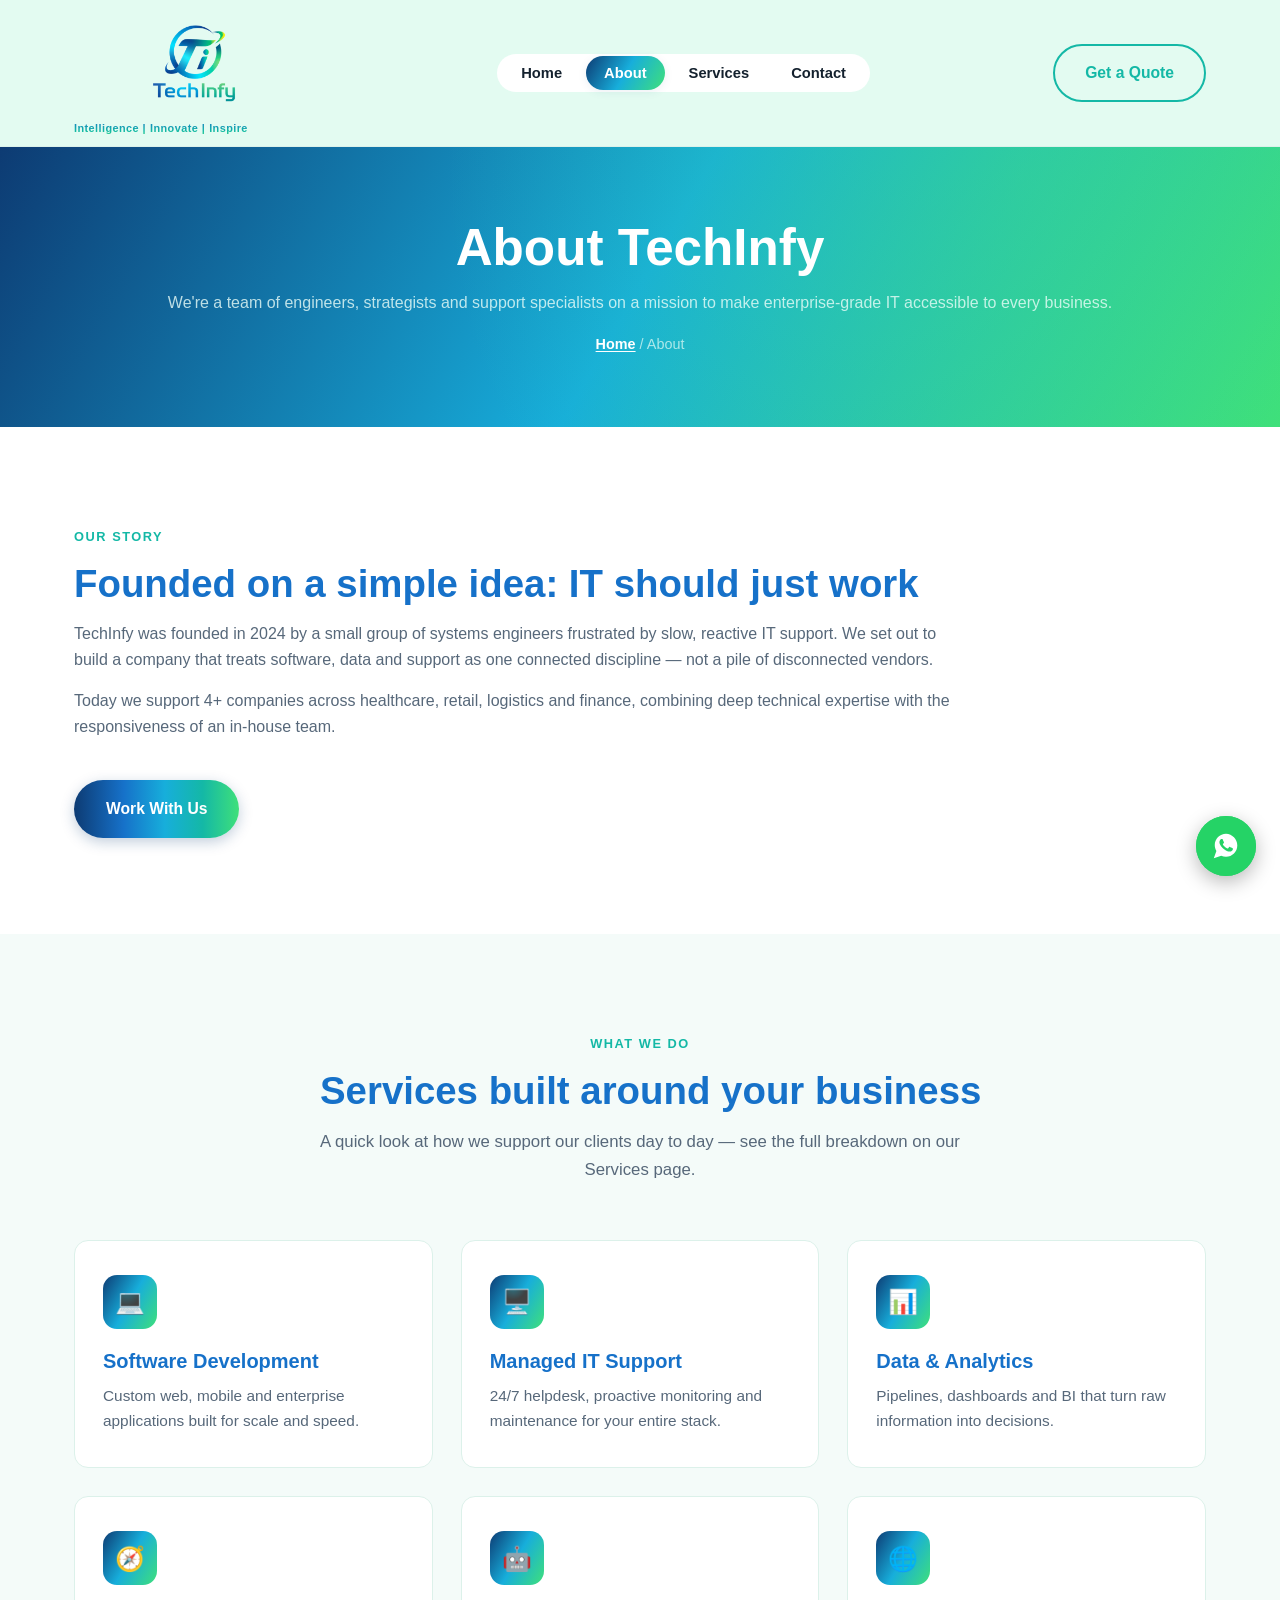
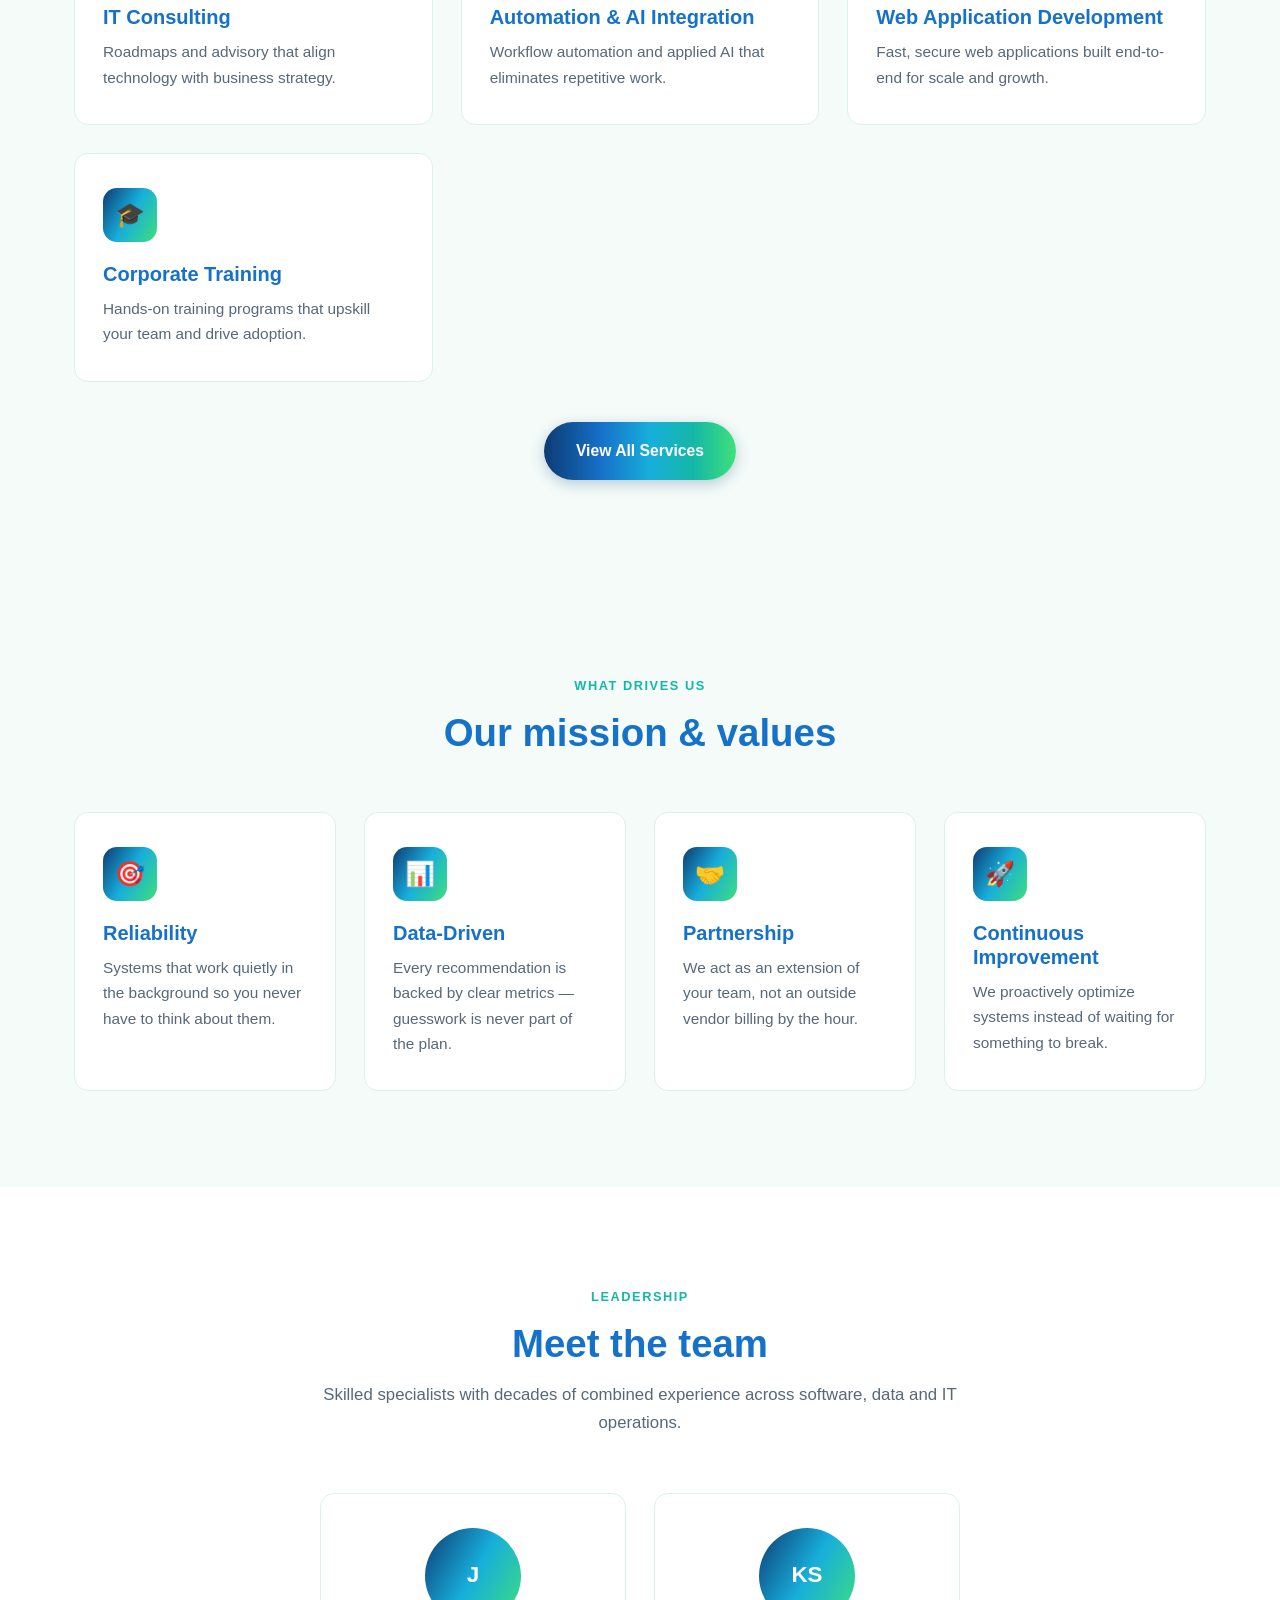
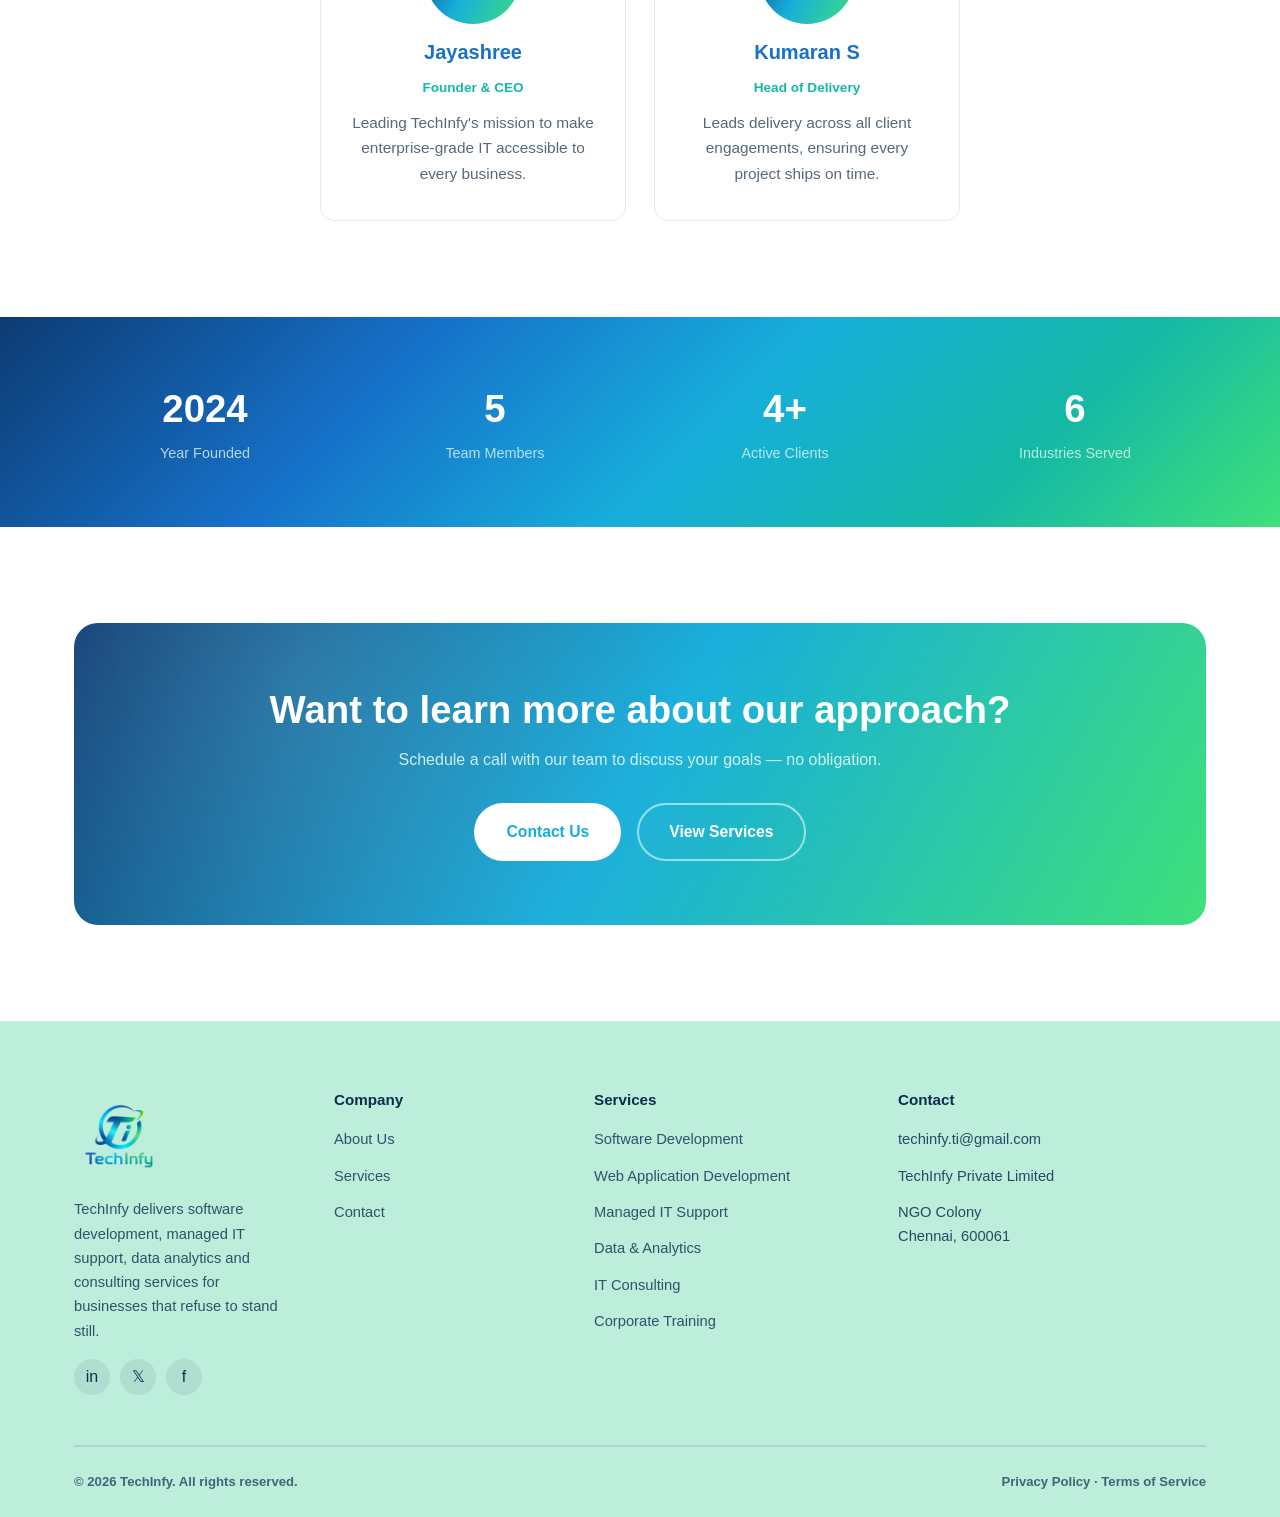
==== commit 89d4c343: "Replace remaining TechInfyAI references with TechInfy The brand name is TechInfy, not TechInfyAI. Cl" ====
--- a/about.html
+++ b/about.html
@@ -3,17 +3,17 @@
 <head>
 <meta charset="UTF-8">
 <meta name="viewport" content="width=device-width, initial-scale=1.0">
-<title>About Us | TechInfyAI</title>
-<meta name="description" content="Learn about TechInfyAI's mission, values and the team building reliable IT solutions for growing businesses.">
+<title>About Us | TechInfy</title>
+<meta name="description" content="Learn about TechInfy's mission, values and the team building reliable IT solutions for growing businesses.">
 <link rel="icon" type="image/png" href="assets/favicon.png">
-<link rel="stylesheet" href="css/style.css?v=51">
+<link rel="stylesheet" href="css/style.css?v=52">
 </head>
 <body>
 
 <header class="site-header">
   <nav class="nav">
     <a href="index.html" class="brand">
-      <img src="assets/logo.png" alt="TechInfyAI logo">
+      <img src="assets/logo.png" alt="TechInfy logo">
       <div class="tagline-viewport">
         <span class="brand-tagline"><span class="tag-word-1">Intelligence |</span><span class="tag-word-2">Innovate |</span><span class="tag-word-3">Inspire</span></span>
       </div>
@@ -33,7 +33,7 @@
 
 <section class="page-hero">
   <div class="container">
-    <h1>About TechInfyAI</h1>
+    <h1>About TechInfy</h1>
     <p>We're a team of engineers, strategists and support specialists on a mission to make enterprise-grade IT accessible to every business.</p>
     <div class="breadcrumb"><a href="index.html">Home</a> / About</div>
   </div>
@@ -43,7 +43,7 @@
   <div class="container">
     <span class="eyebrow">Our Story</span>
     <h2 class="nowrap-heading">Founded on a simple idea: IT should just work</h2>
-    <p style="color:var(--text-muted); margin-top:14px; max-width:900px;">TechInfyAI was founded in 2024 by a small group of systems engineers frustrated by slow, reactive IT support. We set out to build a company that treats software, data and support as one connected discipline — not a pile of disconnected vendors.</p>
+    <p style="color:var(--text-muted); margin-top:14px; max-width:900px;">TechInfy was founded in 2024 by a small group of systems engineers frustrated by slow, reactive IT support. We set out to build a company that treats software, data and support as one connected discipline — not a pile of disconnected vendors.</p>
     <p style="color:var(--text-muted); margin-top:14px; max-width:900px;">Today we support 4+ companies across healthcare, retail, logistics and finance, combining deep technical expertise with the responsiveness of an in-house team.</p>
     <a href="contact.html" class="btn btn-primary mt-40">Work With Us</a>
   </div>
@@ -142,7 +142,7 @@
         <div class="team-avatar">J</div>
         <h3>Jayashree</h3>
         <span class="role">Founder & CEO</span>
-        <p style="margin-top:10px;">Leading TechInfyAI's mission to make enterprise-grade IT accessible to every business.</p>
+        <p style="margin-top:10px;">Leading TechInfy's mission to make enterprise-grade IT accessible to every business.</p>
       </div>
       <div class="card team-card">
         <div class="team-avatar">KS</div>
@@ -178,8 +178,8 @@
   <div class="container">
     <div class="footer-grid">
       <div class="footer-brand">
-        <img src="assets/logo.png" alt="TechInfyAI logo">
-        <p>TechInfyAI delivers software development, managed IT support, data analytics and consulting services for businesses that refuse to stand still.</p>
+        <img src="assets/logo.png" alt="TechInfy logo">
+        <p>TechInfy delivers software development, managed IT support, data analytics and consulting services for businesses that refuse to stand still.</p>
         <div class="footer-social">
           <a href="#" aria-label="LinkedIn">in</a>
           <a href="#" aria-label="Twitter">𝕏</a>
@@ -215,18 +215,18 @@
       </div>
     </div>
     <div class="footer-bottom">
-      <span>© 2026 TechInfyAI. All rights reserved.</span>
+      <span>© 2026 TechInfy. All rights reserved.</span>
       <span><a href="#">Privacy Policy</a> · <a href="#">Terms of Service</a></span>
     </div>
   </div>
 </footer>
 
-<a href="https://web.whatsapp.com/send?phone=917904365470&amp;text=Hello%20TechInfyAI%2C%20I%27d%20like%20to%20know%20more%20about%20your%20services." class="whatsapp-float" target="_blank" rel="noopener" aria-label="Chat on WhatsApp">
+<a href="https://web.whatsapp.com/send?phone=917904365470&amp;text=Hello%20TechInfy%2C%20I%27d%20like%20to%20know%20more%20about%20your%20services." class="whatsapp-float" target="_blank" rel="noopener" aria-label="Chat on WhatsApp">
   <svg viewBox="0 0 32 32" xmlns="http://www.w3.org/2000/svg">
     <path d="M16.02 3C9.4 3 4 8.4 4 15.02c0 2.22.6 4.36 1.74 6.24L3 29l7.9-2.68a12.9 12.9 0 0 0 5.12 1.05h.01c6.62 0 12.02-5.4 12.02-12.02C28.05 8.72 22.65 3.32 16.02 3zm7.03 17.2c-.3.84-1.72 1.6-2.4 1.7-.6.1-1.38.14-2.22-.14-.5-.16-1.16-.38-2-.74-3.52-1.52-5.82-5.06-6-5.3-.18-.24-1.44-1.92-1.44-3.66 0-1.74.9-2.6 1.24-2.96.32-.36.72-.44.96-.44h.68c.22 0 .5-.02.78.6.3.7 1.02 2.42 1.1 2.6.08.18.14.4.02.64-.12.24-.18.4-.36.6-.18.22-.38.48-.54.64-.18.18-.36.38-.16.74.2.36.9 1.5 1.94 2.44 1.34 1.2 2.46 1.58 2.82 1.76.36.18.58.16.8-.08.22-.24.92-1.06 1.16-1.42.24-.36.48-.3.8-.18.32.12 2.04.96 2.4 1.14.36.18.6.26.68.42.1.16.1.9-.2 1.74z"/>
   </svg>
 </a>
 
-<script src="js/script.js?v=51"></script>
+<script src="js/script.js?v=52"></script>
 </body>
 </html>
--- a/css/style.css
+++ b/css/style.css
@@ -1,5 +1,5 @@
 /* ==========================================================================
-   TechInfyAI — Shared Stylesheet
+   TechInfy — Shared Stylesheet
    Palette sampled from the new circular Ti-mark logo gradient:
    deep blue #0D3B73 -> blue #1671C9 -> cyan #17AEDB -> teal #14B8A6 -> green #3FE07A
    ========================================================================== */
